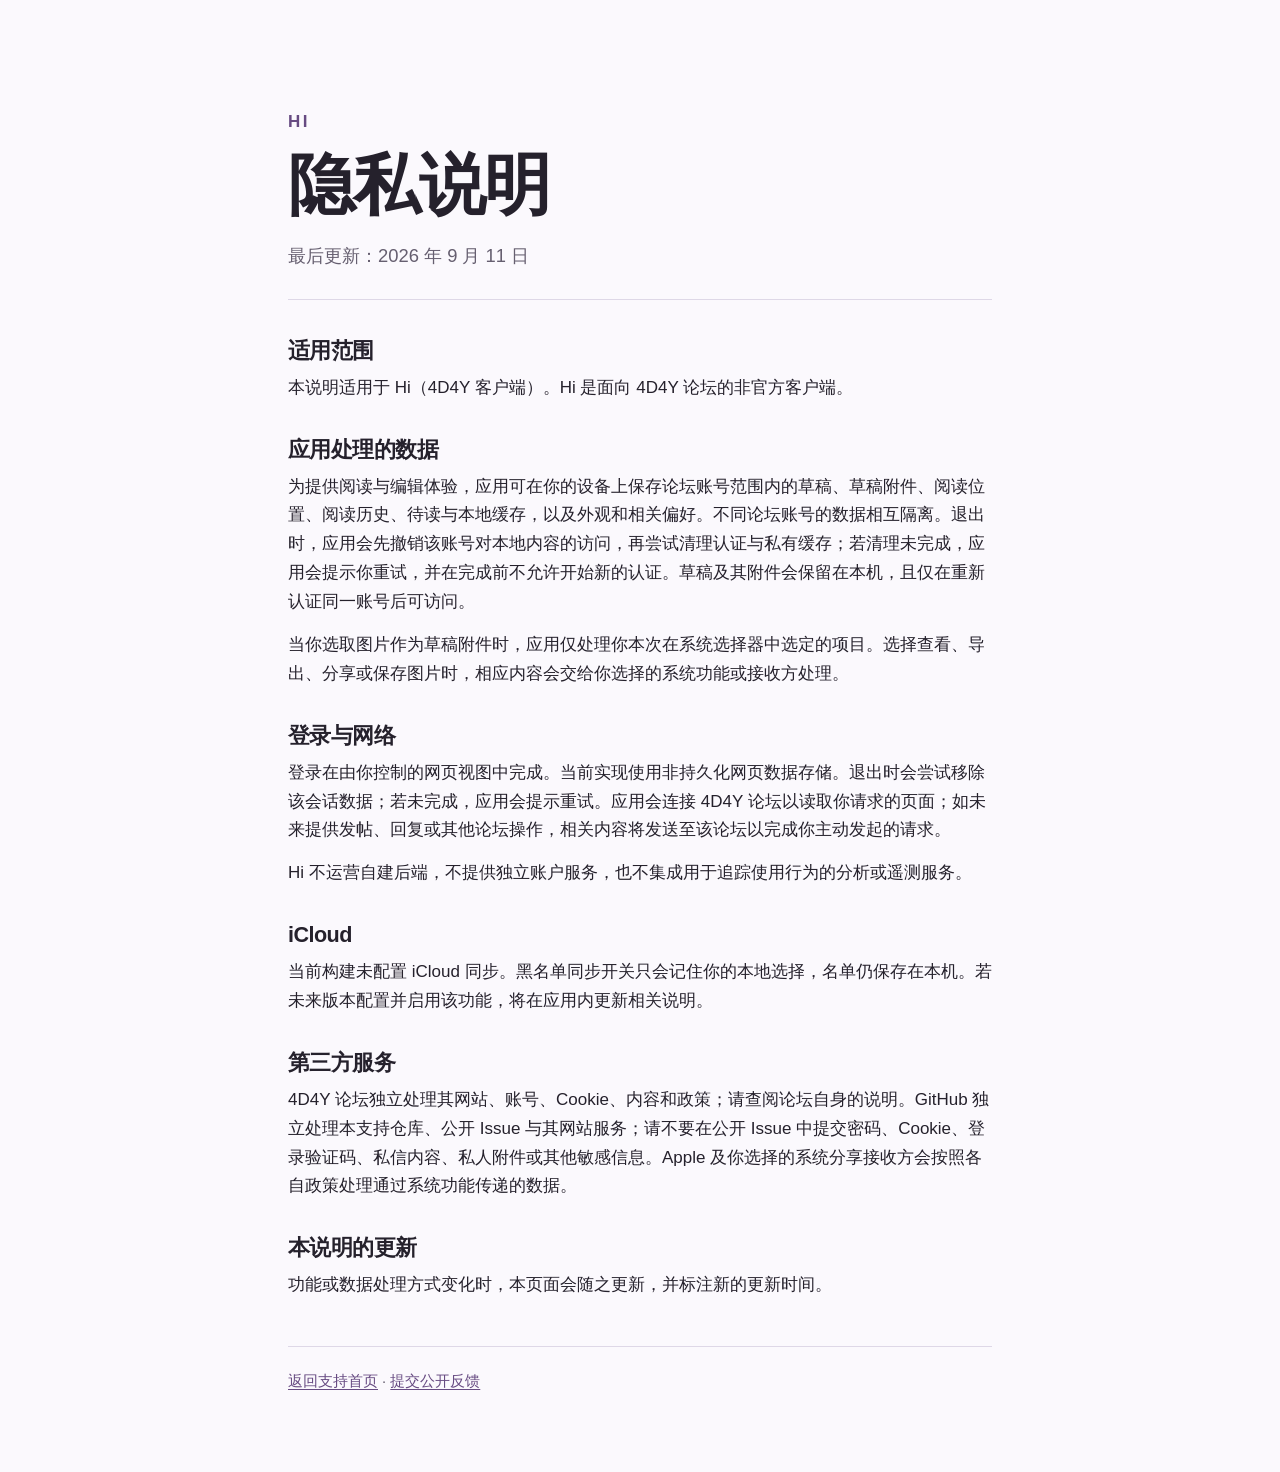
==== privacy/index.html @ a671dcf3 "Add Hi support site, privacy information and issue templates" ====
<!doctype html>
<html lang="zh-CN">
  <head>
    <meta charset="utf-8">
    <meta name="viewport" content="width=device-width, initial-scale=1">
    <meta name="description" content="Hi（4D4Y 客户端）隐私说明">
    <title>隐私说明 · Hi</title>
    <link rel="stylesheet" href="../style.css">
  </head>
  <body>
    <main>
      <header class="hero compact">
        <p class="eyebrow">HI</p>
        <h1>隐私说明</h1>
        <p class="lede">最后更新：2026 年 9 月 11 日</p>
      </header>

      <section>
        <h2>适用范围</h2>
        <p>本说明适用于 Hi（4D4Y 客户端）。Hi 是面向 4D4Y 论坛的非官方客户端。</p>
      </section>

      <section>
        <h2>应用处理的数据</h2>
        <p>为提供阅读与编辑体验，应用可在你的设备上保存论坛账号范围内的草稿、草稿附件、阅读位置、阅读历史、待读与本地缓存，以及外观和相关偏好。不同论坛账号的数据相互隔离。退出时，应用会先撤销该账号对本地内容的访问，再尝试清理认证与私有缓存；若清理未完成，应用会提示你重试，并在完成前不允许开始新的认证。草稿及其附件会保留在本机，且仅在重新认证同一账号后可访问。</p>
        <p>当你选取图片作为草稿附件时，应用仅处理你本次在系统选择器中选定的项目。选择查看、导出、分享或保存图片时，相应内容会交给你选择的系统功能或接收方处理。</p>
      </section>

      <section>
        <h2>登录与网络</h2>
        <p>登录在由你控制的网页视图中完成。当前实现使用非持久化网页数据存储。退出时会尝试移除该会话数据；若未完成，应用会提示重试。应用会连接 4D4Y 论坛以读取你请求的页面；如未来提供发帖、回复或其他论坛操作，相关内容将发送至该论坛以完成你主动发起的请求。</p>
        <p>Hi 不运营自建后端，不提供独立账户服务，也不集成用于追踪使用行为的分析或遥测服务。</p>
      </section>

      <section>
        <h2>iCloud</h2>
        <p>当前构建未配置 iCloud 同步。黑名单同步开关只会记住你的本地选择，名单仍保存在本机。若未来版本配置并启用该功能，将在应用内更新相关说明。</p>
      </section>

      <section>
        <h2>第三方服务</h2>
        <p>4D4Y 论坛独立处理其网站、账号、Cookie、内容和政策；请查阅论坛自身的说明。GitHub 独立处理本支持仓库、公开 Issue 与其网站服务；请不要在公开 Issue 中提交密码、Cookie、登录验证码、私信内容、私人附件或其他敏感信息。Apple 及你选择的系统分享接收方会按照各自政策处理通过系统功能传递的数据。</p>
      </section>

      <section>
        <h2>本说明的更新</h2>
        <p>功能或数据处理方式变化时，本页面会随之更新，并标注新的更新时间。</p>
      </section>

      <footer>
        <p><a href="../">返回支持首页</a> · <a href="https://github.com/fqx/4D4Y-support/issues">提交公开反馈</a></p>
      </footer>
    </main>
  </body>
</html>
---- style.css ----
:root {
  color-scheme: light dark;
  --ink: #25212c;
  --muted: #665f70;
  --paper: #fbf9fd;
  --line: #ded8e7;
  --violet: #674b82;
  --violet-soft: #eee7f5;
}

* { box-sizing: border-box; }

body {
  margin: 0;
  background: var(--paper);
  color: var(--ink);
  font: 17px/1.7 -apple-system, BlinkMacSystemFont, "Segoe UI", sans-serif;
}

main { max-width: 760px; margin: 0 auto; padding: 12vh 28px 64px; }

.hero { border-bottom: 1px solid var(--line); padding-bottom: 40px; margin-bottom: 38px; }
.hero.compact { padding-bottom: 28px; }
.eyebrow { color: var(--violet); font-weight: 700; letter-spacing: .14em; margin: 0 0 8px; }
h1, h2 { line-height: 1.2; letter-spacing: -.025em; }
h1 { font-size: clamp(2.4rem, 7vw, 4.2rem); margin: 0; }
h2 { font-size: 1.35rem; margin: 0 0 10px; }
.lede { color: var(--muted); font-size: 1.15rem; margin: 14px 0 0; }
section { margin: 0 0 34px; }
p { margin: 0 0 14px; }
a { color: var(--violet); text-underline-offset: 3px; }
.notice { background: var(--violet-soft); border-left: 3px solid var(--violet); padding: 13px 16px; }
footer { border-top: 1px solid var(--line); color: var(--muted); font-size: .92rem; margin-top: 46px; padding-top: 22px; }

@media (prefers-color-scheme: dark) {
  :root { --ink: #f0ebf5; --muted: #c8bfce; --paper: #1b1820; --line: #403847; --violet: #c9a9e4; --violet-soft: #31283a; }
}
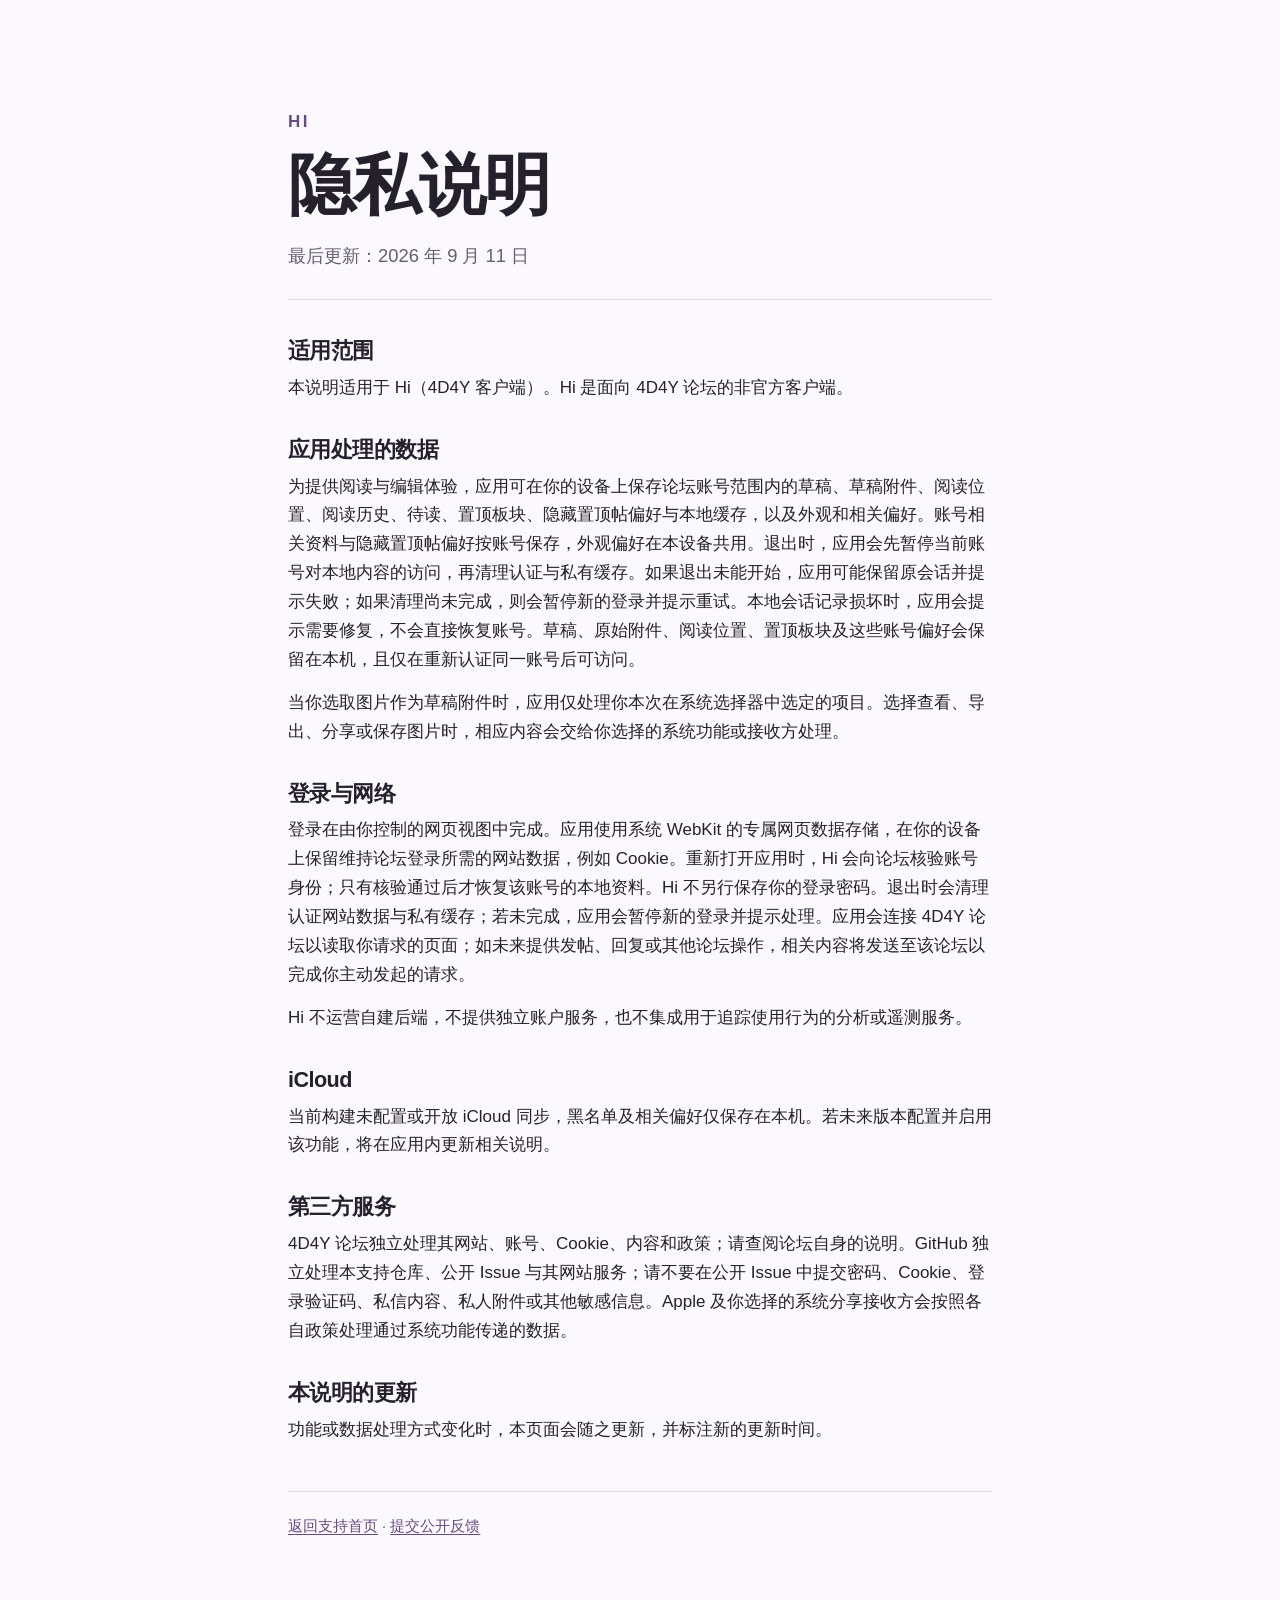
==== commit eb585d76: "Document persistent sessions and local reading preferences" ====
--- a/privacy/index.html
+++ b/privacy/index.html
@@ -22,19 +22,19 @@
 
       <section>
         <h2>应用处理的数据</h2>
-        <p>为提供阅读与编辑体验，应用可在你的设备上保存论坛账号范围内的草稿、草稿附件、阅读位置、阅读历史、待读与本地缓存，以及外观和相关偏好。不同论坛账号的数据相互隔离。退出时，应用会先撤销该账号对本地内容的访问，再尝试清理认证与私有缓存；若清理未完成，应用会提示你重试，并在完成前不允许开始新的认证。草稿及其附件会保留在本机，且仅在重新认证同一账号后可访问。</p>
+        <p>为提供阅读与编辑体验，应用可在你的设备上保存论坛账号范围内的草稿、草稿附件、阅读位置、阅读历史、待读、置顶板块、隐藏置顶帖偏好与本地缓存，以及外观和相关偏好。账号相关资料与隐藏置顶帖偏好按账号保存，外观偏好在本设备共用。退出时，应用会先暂停当前账号对本地内容的访问，再清理认证与私有缓存。如果退出未能开始，应用可能保留原会话并提示失败；如果清理尚未完成，则会暂停新的登录并提示重试。本地会话记录损坏时，应用会提示需要修复，不会直接恢复账号。草稿、原始附件、阅读位置、置顶板块及这些账号偏好会保留在本机，且仅在重新认证同一账号后可访问。</p>
         <p>当你选取图片作为草稿附件时，应用仅处理你本次在系统选择器中选定的项目。选择查看、导出、分享或保存图片时，相应内容会交给你选择的系统功能或接收方处理。</p>
       </section>
 
       <section>
         <h2>登录与网络</h2>
-        <p>登录在由你控制的网页视图中完成。当前实现使用非持久化网页数据存储。退出时会尝试移除该会话数据；若未完成，应用会提示重试。应用会连接 4D4Y 论坛以读取你请求的页面；如未来提供发帖、回复或其他论坛操作，相关内容将发送至该论坛以完成你主动发起的请求。</p>
+        <p>登录在由你控制的网页视图中完成。应用使用系统 WebKit 的专属网页数据存储，在你的设备上保留维持论坛登录所需的网站数据，例如 Cookie。重新打开应用时，Hi 会向论坛核验账号身份；只有核验通过后才恢复该账号的本地资料。Hi 不另行保存你的登录密码。退出时会清理认证网站数据与私有缓存；若未完成，应用会暂停新的登录并提示处理。应用会连接 4D4Y 论坛以读取你请求的页面；如未来提供发帖、回复或其他论坛操作，相关内容将发送至该论坛以完成你主动发起的请求。</p>
         <p>Hi 不运营自建后端，不提供独立账户服务，也不集成用于追踪使用行为的分析或遥测服务。</p>
       </section>
 
       <section>
         <h2>iCloud</h2>
-        <p>当前构建未配置 iCloud 同步。黑名单同步开关只会记住你的本地选择，名单仍保存在本机。若未来版本配置并启用该功能，将在应用内更新相关说明。</p>
+        <p>当前构建未配置或开放 iCloud 同步，黑名单及相关偏好仅保存在本机。若未来版本配置并启用该功能，将在应用内更新相关说明。</p>
       </section>
 
       <section>
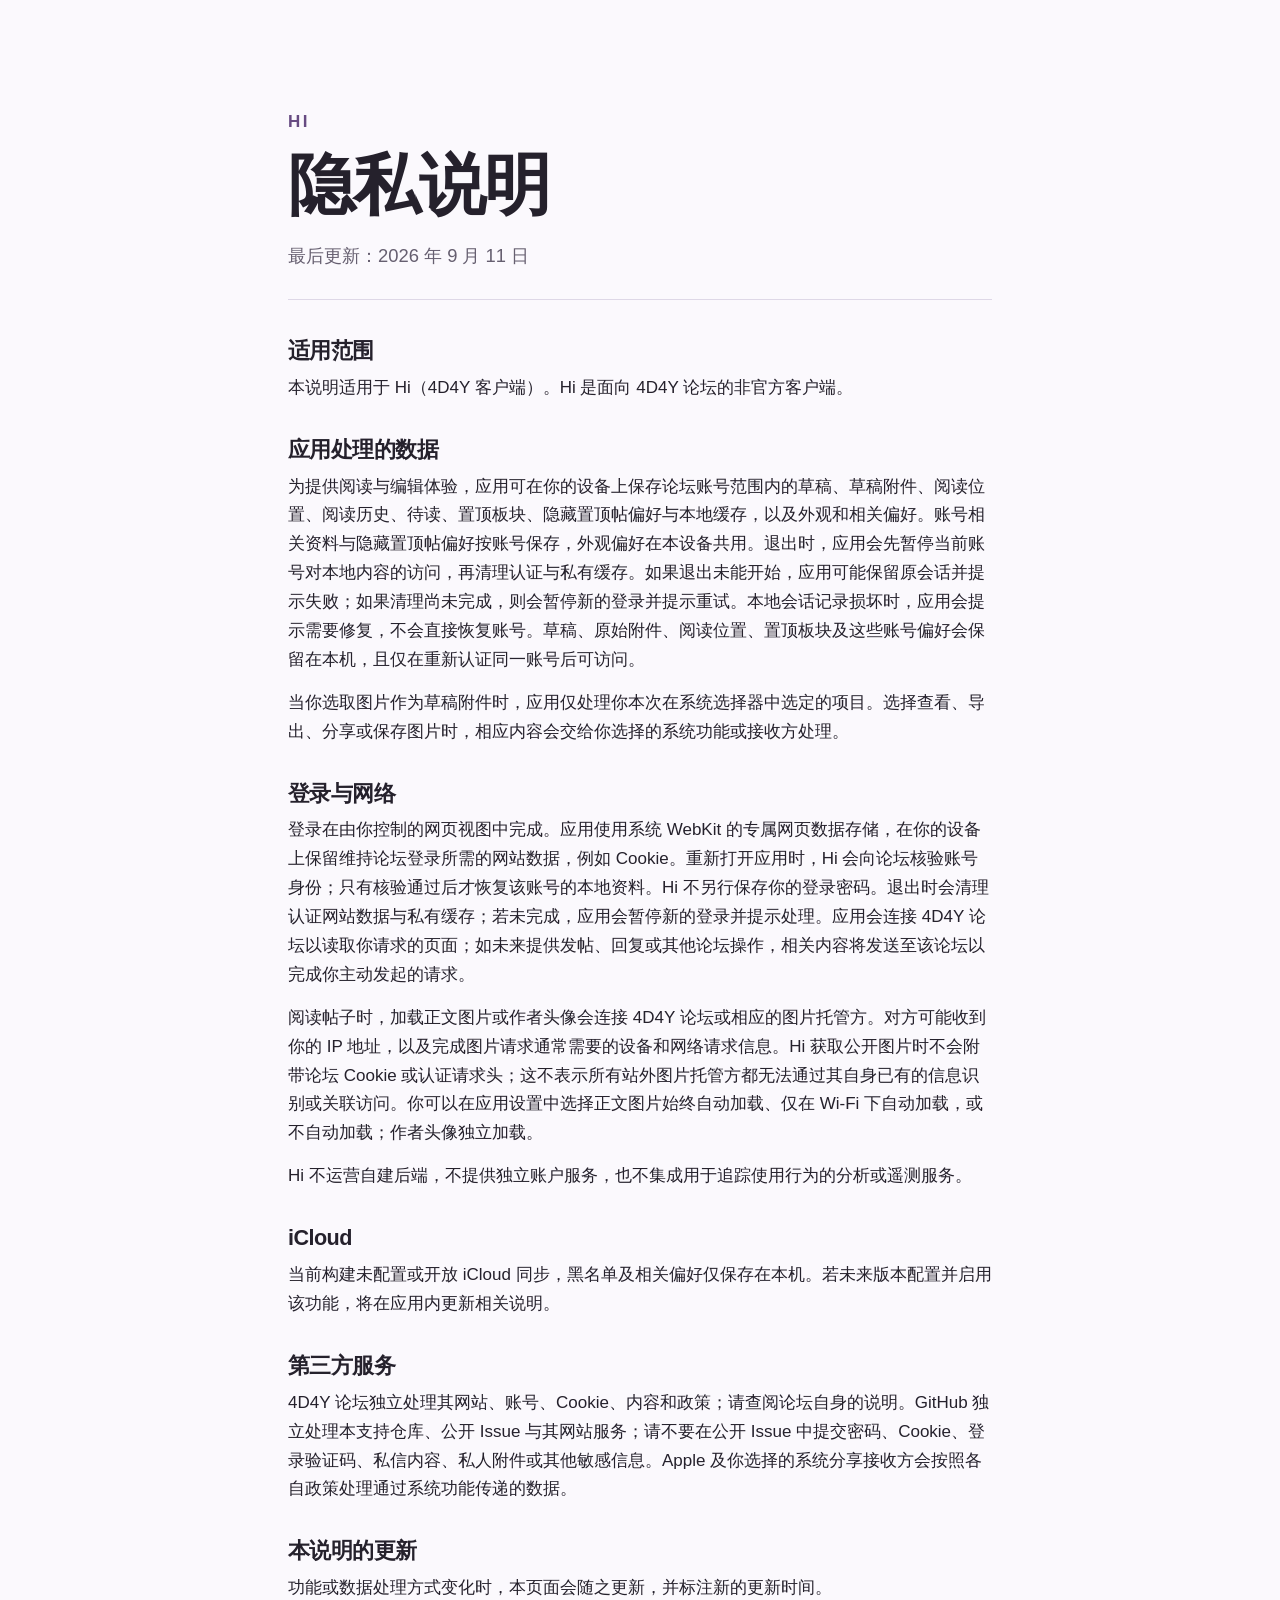
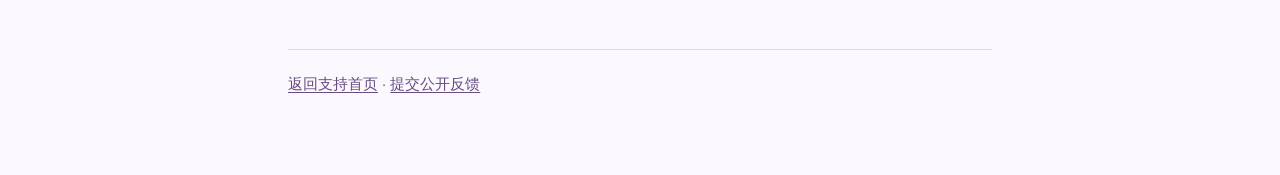
==== commit b208c47f: "Clarify image hosting requests and loading preferences" ====
--- a/privacy/index.html
+++ b/privacy/index.html
@@ -29,6 +29,7 @@
       <section>
         <h2>登录与网络</h2>
         <p>登录在由你控制的网页视图中完成。应用使用系统 WebKit 的专属网页数据存储，在你的设备上保留维持论坛登录所需的网站数据，例如 Cookie。重新打开应用时，Hi 会向论坛核验账号身份；只有核验通过后才恢复该账号的本地资料。Hi 不另行保存你的登录密码。退出时会清理认证网站数据与私有缓存；若未完成，应用会暂停新的登录并提示处理。应用会连接 4D4Y 论坛以读取你请求的页面；如未来提供发帖、回复或其他论坛操作，相关内容将发送至该论坛以完成你主动发起的请求。</p>
+        <p>阅读帖子时，加载正文图片或作者头像会连接 4D4Y 论坛或相应的图片托管方。对方可能收到你的 IP 地址，以及完成图片请求通常需要的设备和网络请求信息。Hi 获取公开图片时不会附带论坛 Cookie 或认证请求头；这不表示所有站外图片托管方都无法通过其自身已有的信息识别或关联访问。你可以在应用设置中选择正文图片始终自动加载、仅在 Wi-Fi 下自动加载，或不自动加载；作者头像独立加载。</p>
         <p>Hi 不运营自建后端，不提供独立账户服务，也不集成用于追踪使用行为的分析或遥测服务。</p>
       </section>
 
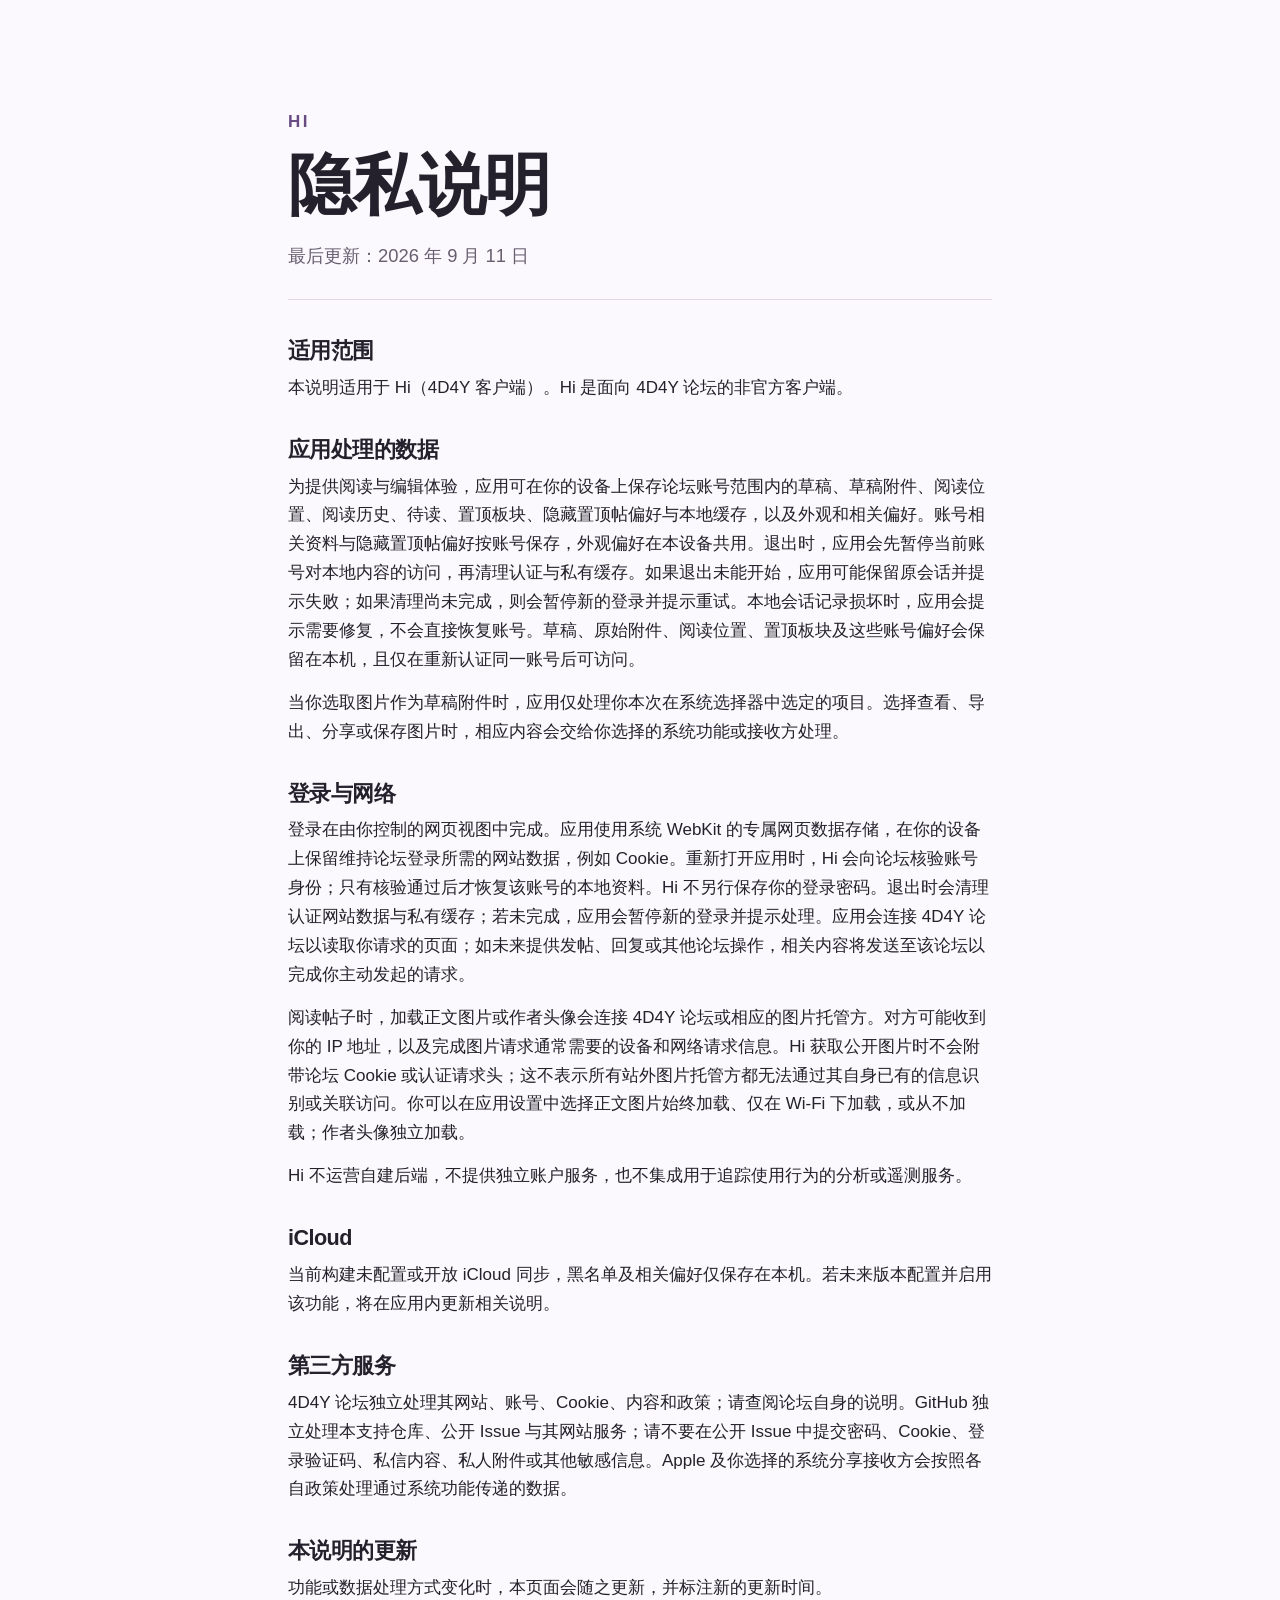
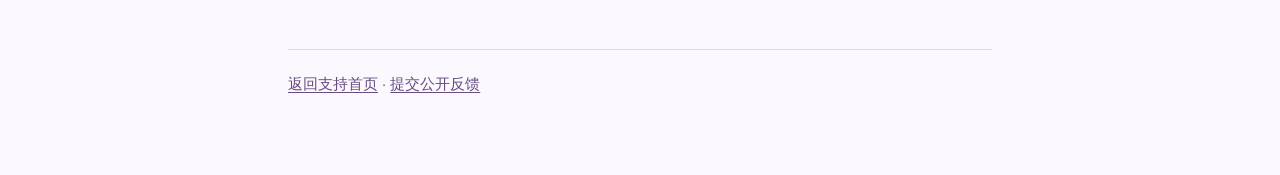
==== commit 11f0a5fe: "Match image privacy wording to loading settings" ====
--- a/privacy/index.html
+++ b/privacy/index.html
@@ -29,7 +29,7 @@
       <section>
         <h2>登录与网络</h2>
         <p>登录在由你控制的网页视图中完成。应用使用系统 WebKit 的专属网页数据存储，在你的设备上保留维持论坛登录所需的网站数据，例如 Cookie。重新打开应用时，Hi 会向论坛核验账号身份；只有核验通过后才恢复该账号的本地资料。Hi 不另行保存你的登录密码。退出时会清理认证网站数据与私有缓存；若未完成，应用会暂停新的登录并提示处理。应用会连接 4D4Y 论坛以读取你请求的页面；如未来提供发帖、回复或其他论坛操作，相关内容将发送至该论坛以完成你主动发起的请求。</p>
-        <p>阅读帖子时，加载正文图片或作者头像会连接 4D4Y 论坛或相应的图片托管方。对方可能收到你的 IP 地址，以及完成图片请求通常需要的设备和网络请求信息。Hi 获取公开图片时不会附带论坛 Cookie 或认证请求头；这不表示所有站外图片托管方都无法通过其自身已有的信息识别或关联访问。你可以在应用设置中选择正文图片始终自动加载、仅在 Wi-Fi 下自动加载，或不自动加载；作者头像独立加载。</p>
+        <p>阅读帖子时，加载正文图片或作者头像会连接 4D4Y 论坛或相应的图片托管方。对方可能收到你的 IP 地址，以及完成图片请求通常需要的设备和网络请求信息。Hi 获取公开图片时不会附带论坛 Cookie 或认证请求头；这不表示所有站外图片托管方都无法通过其自身已有的信息识别或关联访问。你可以在应用设置中选择正文图片始终加载、仅在 Wi-Fi 下加载，或从不加载；作者头像独立加载。</p>
         <p>Hi 不运营自建后端，不提供独立账户服务，也不集成用于追踪使用行为的分析或遥测服务。</p>
       </section>
 
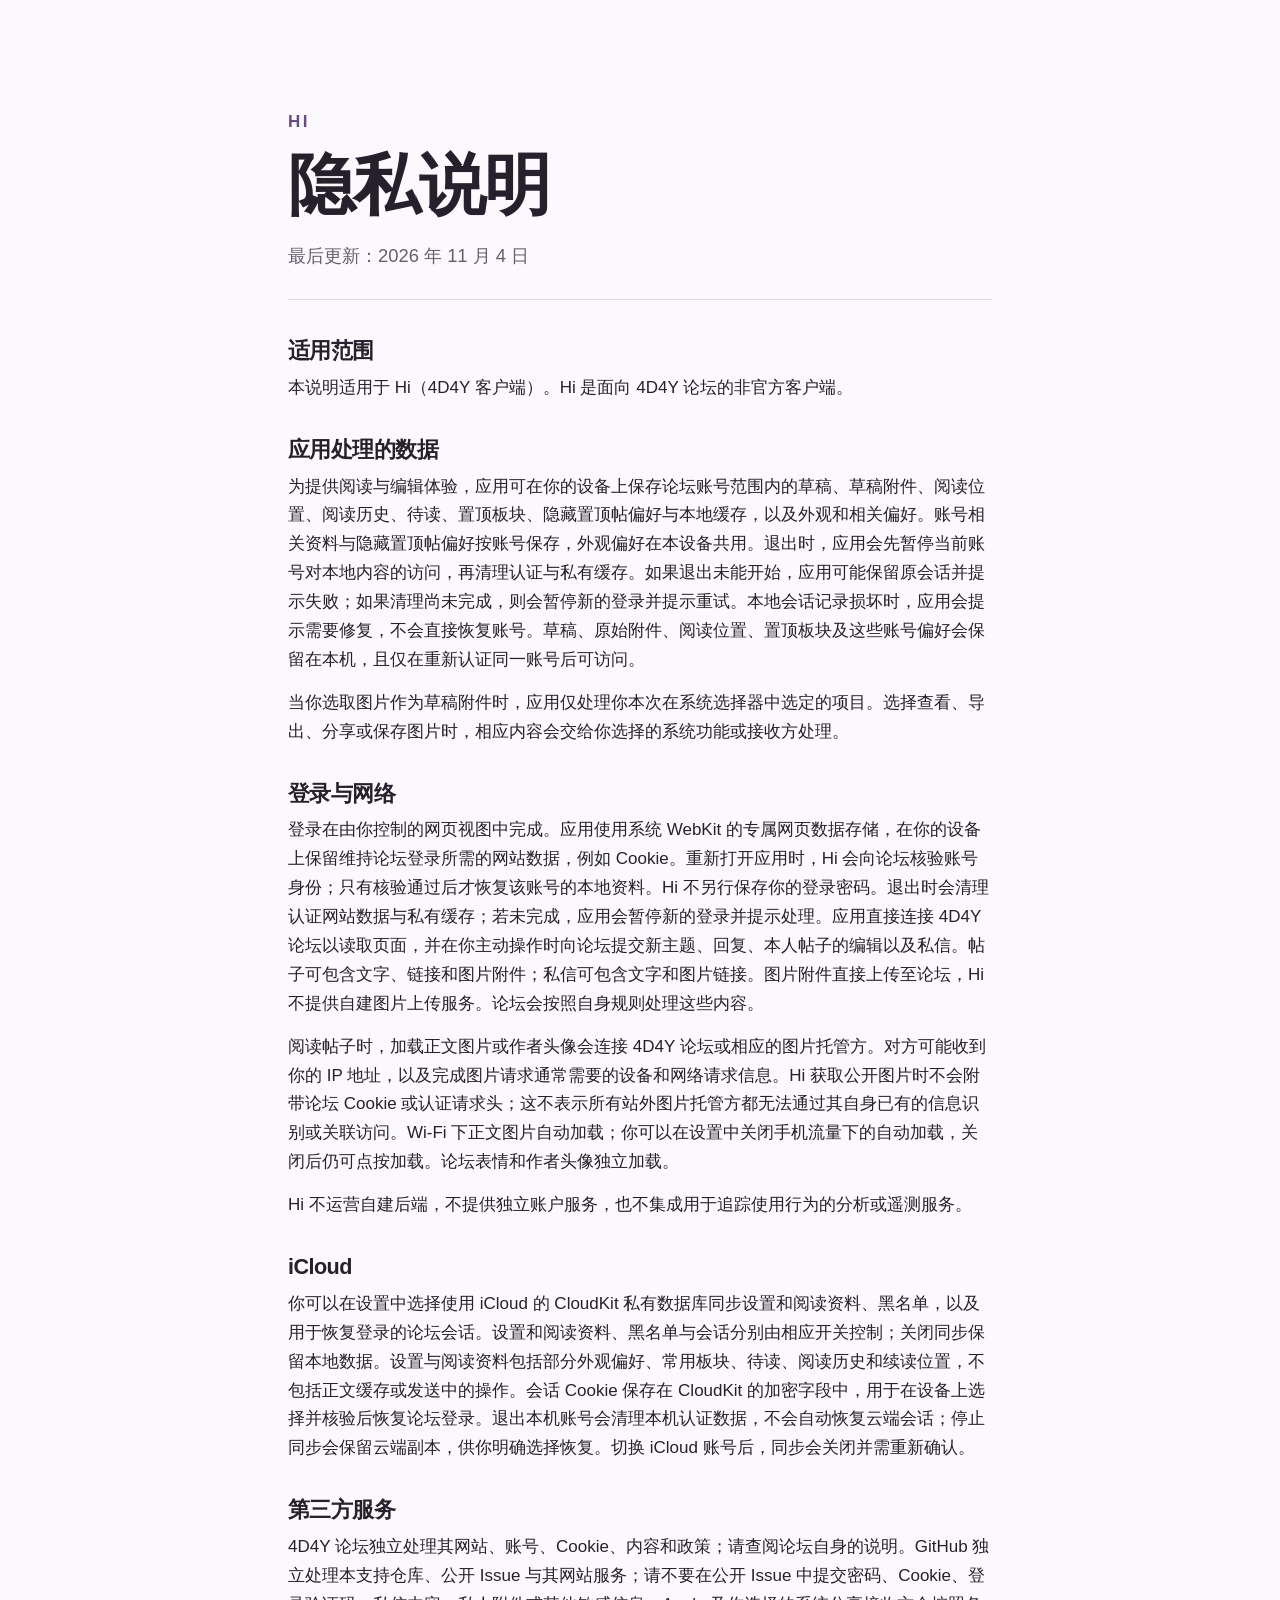
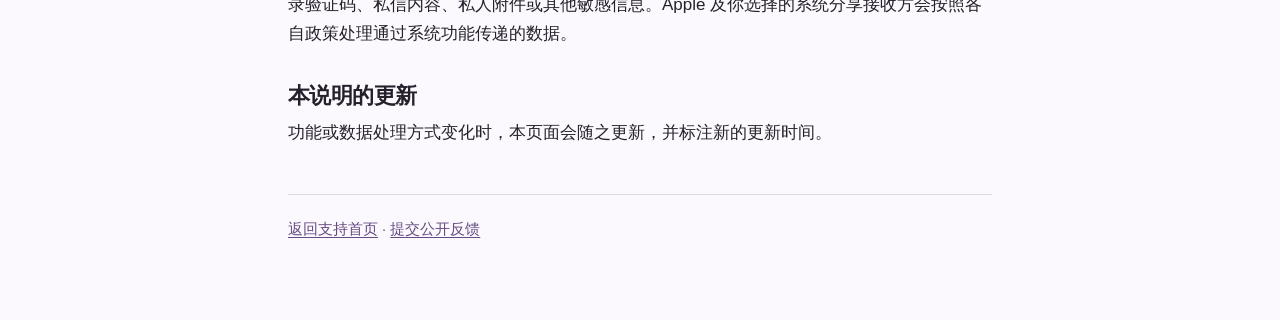
==== commit 59822301: "Update privacy information for current forum features and iCloud sync" ====
--- a/privacy/index.html
+++ b/privacy/index.html
@@ -12,7 +12,7 @@
       <header class="hero compact">
         <p class="eyebrow">HI</p>
         <h1>隐私说明</h1>
-        <p class="lede">最后更新：2026 年 9 月 11 日</p>
+        <p class="lede">最后更新：2026 年 11 月 4 日</p>
       </header>
 
       <section>
@@ -28,14 +28,14 @@
 
       <section>
         <h2>登录与网络</h2>
-        <p>登录在由你控制的网页视图中完成。应用使用系统 WebKit 的专属网页数据存储，在你的设备上保留维持论坛登录所需的网站数据，例如 Cookie。重新打开应用时，Hi 会向论坛核验账号身份；只有核验通过后才恢复该账号的本地资料。Hi 不另行保存你的登录密码。退出时会清理认证网站数据与私有缓存；若未完成，应用会暂停新的登录并提示处理。应用会连接 4D4Y 论坛以读取你请求的页面；如未来提供发帖、回复或其他论坛操作，相关内容将发送至该论坛以完成你主动发起的请求。</p>
-        <p>阅读帖子时，加载正文图片或作者头像会连接 4D4Y 论坛或相应的图片托管方。对方可能收到你的 IP 地址，以及完成图片请求通常需要的设备和网络请求信息。Hi 获取公开图片时不会附带论坛 Cookie 或认证请求头；这不表示所有站外图片托管方都无法通过其自身已有的信息识别或关联访问。你可以在应用设置中选择正文图片始终加载、仅在 Wi-Fi 下加载，或从不加载；作者头像独立加载。</p>
+        <p>登录在由你控制的网页视图中完成。应用使用系统 WebKit 的专属网页数据存储，在你的设备上保留维持论坛登录所需的网站数据，例如 Cookie。重新打开应用时，Hi 会向论坛核验账号身份；只有核验通过后才恢复该账号的本地资料。Hi 不另行保存你的登录密码。退出时会清理认证网站数据与私有缓存；若未完成，应用会暂停新的登录并提示处理。应用直接连接 4D4Y 论坛以读取页面，并在你主动操作时向论坛提交新主题、回复、本人帖子的编辑以及私信。帖子可包含文字、链接和图片附件；私信可包含文字和图片链接。图片附件直接上传至论坛，Hi 不提供自建图片上传服务。论坛会按照自身规则处理这些内容。</p>
+        <p>阅读帖子时，加载正文图片或作者头像会连接 4D4Y 论坛或相应的图片托管方。对方可能收到你的 IP 地址，以及完成图片请求通常需要的设备和网络请求信息。Hi 获取公开图片时不会附带论坛 Cookie 或认证请求头；这不表示所有站外图片托管方都无法通过其自身已有的信息识别或关联访问。Wi-Fi 下正文图片自动加载；你可以在设置中关闭手机流量下的自动加载，关闭后仍可点按加载。论坛表情和作者头像独立加载。</p>
         <p>Hi 不运营自建后端，不提供独立账户服务，也不集成用于追踪使用行为的分析或遥测服务。</p>
       </section>
 
       <section>
         <h2>iCloud</h2>
-        <p>当前构建未配置或开放 iCloud 同步，黑名单及相关偏好仅保存在本机。若未来版本配置并启用该功能，将在应用内更新相关说明。</p>
+        <p>你可以在设置中选择使用 iCloud 的 CloudKit 私有数据库同步设置和阅读资料、黑名单，以及用于恢复登录的论坛会话。设置和阅读资料、黑名单与会话分别由相应开关控制；关闭同步保留本地数据。设置与阅读资料包括部分外观偏好、常用板块、待读、阅读历史和续读位置，不包括正文缓存或发送中的操作。会话 Cookie 保存在 CloudKit 的加密字段中，用于在设备上选择并核验后恢复论坛登录。退出本机账号会清理本机认证数据，不会自动恢复云端会话；停止同步会保留云端副本，供你明确选择恢复。切换 iCloud 账号后，同步会关闭并需重新确认。</p>
       </section>
 
       <section>
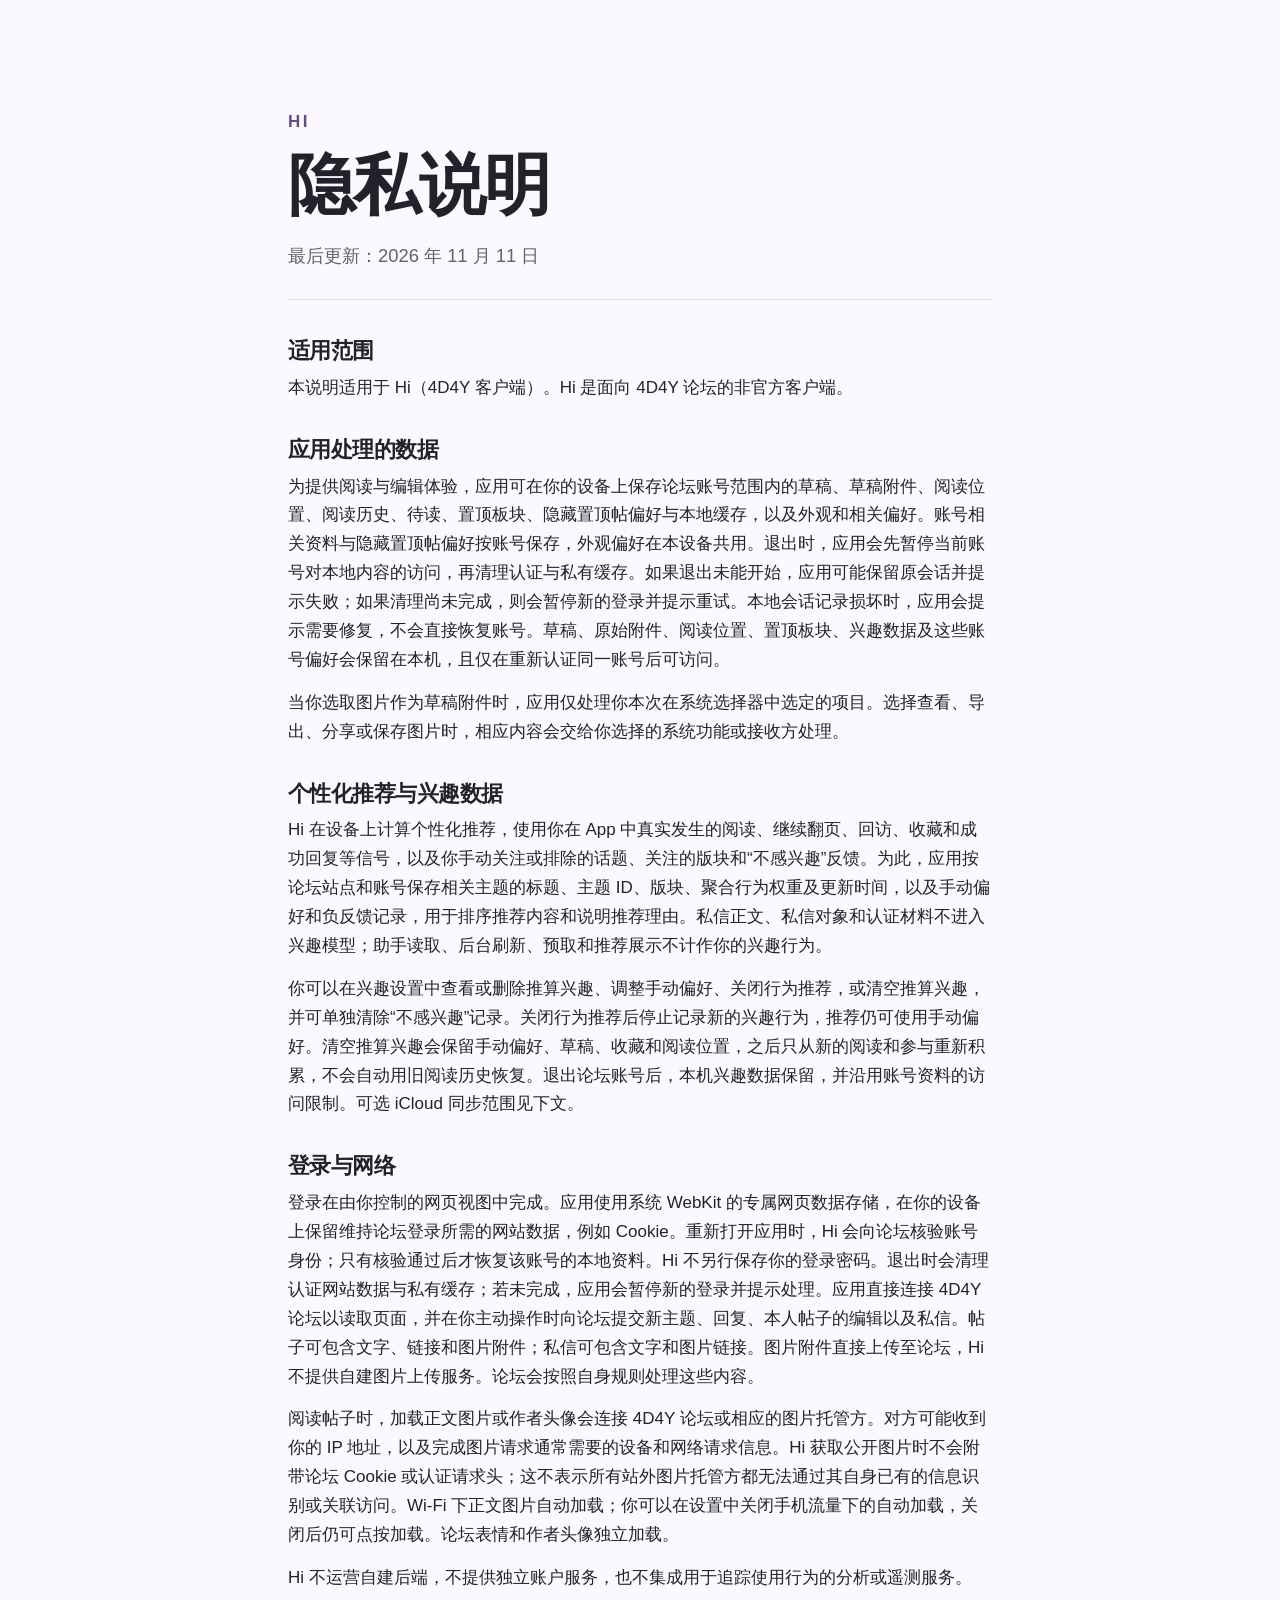
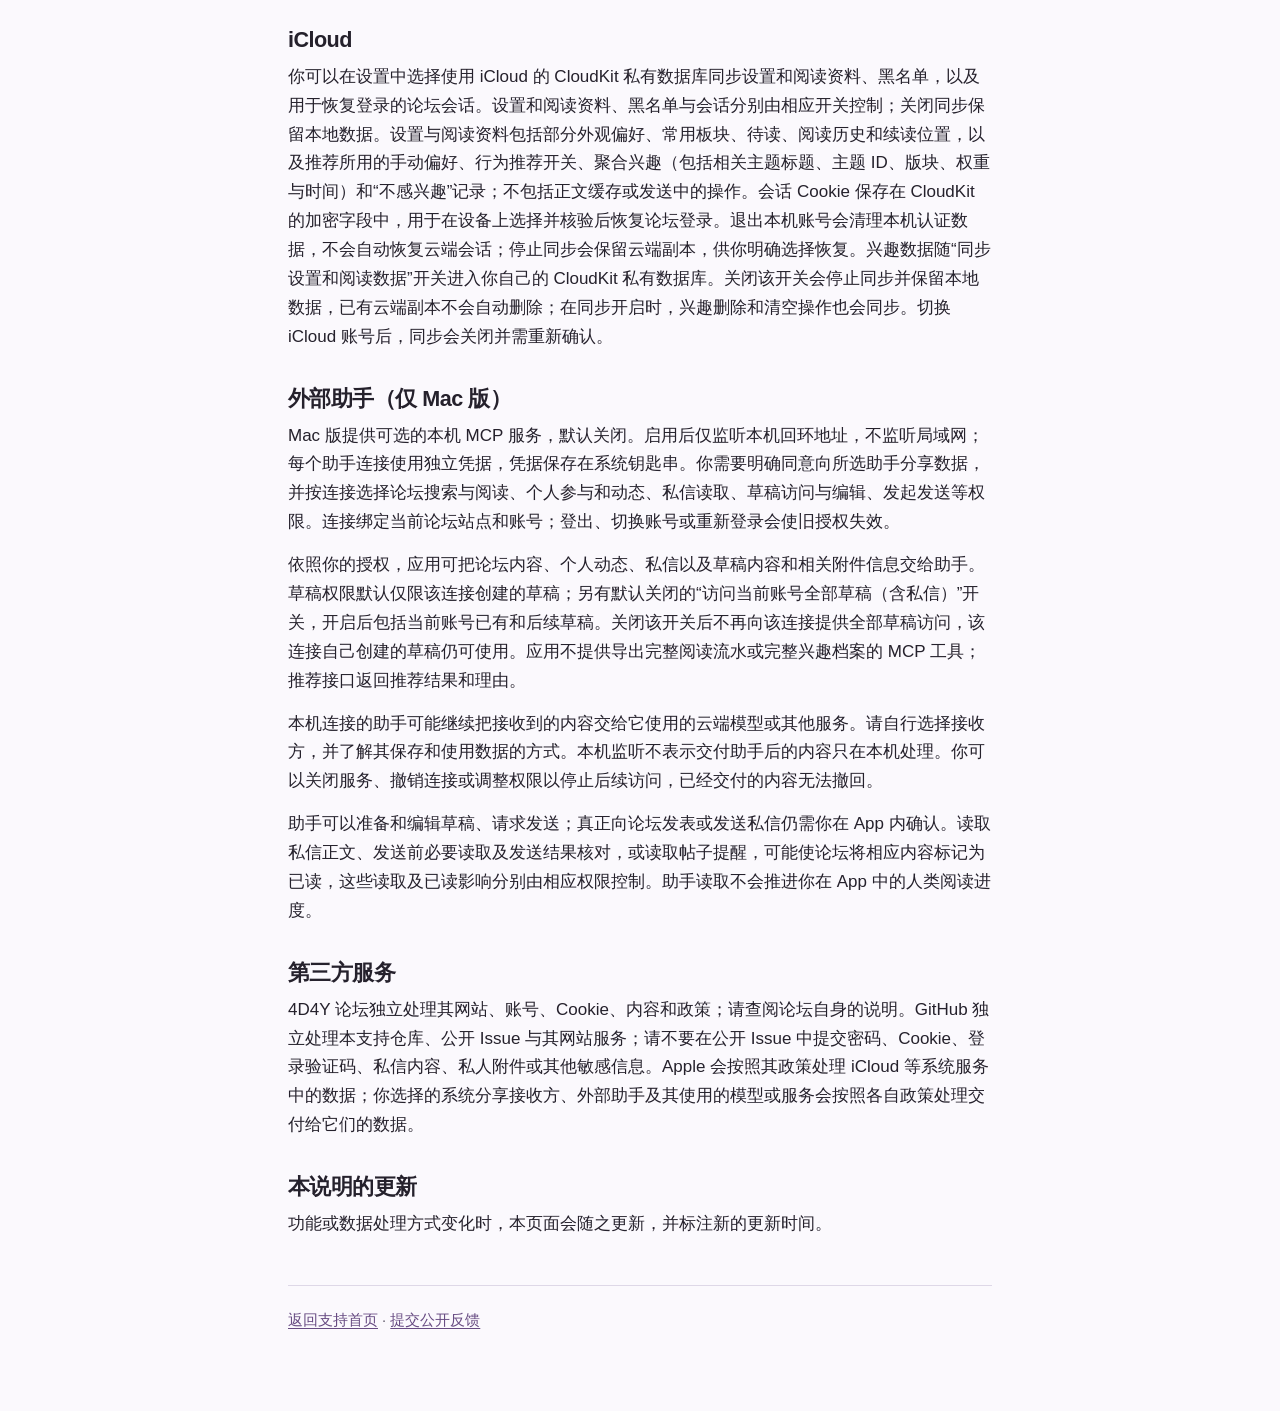
==== commit ed2125cf: "docs: disclose recommendations, iCloud interest sync and Mac assistant access" ====
--- a/privacy/index.html
+++ b/privacy/index.html
@@ -12,7 +12,7 @@
       <header class="hero compact">
         <p class="eyebrow">HI</p>
         <h1>隐私说明</h1>
-        <p class="lede">最后更新：2026 年 11 月 4 日</p>
+        <p class="lede">最后更新：2026 年 11 月 11 日</p>
       </header>
 
       <section>
@@ -22,8 +22,14 @@
 
       <section>
         <h2>应用处理的数据</h2>
-        <p>为提供阅读与编辑体验，应用可在你的设备上保存论坛账号范围内的草稿、草稿附件、阅读位置、阅读历史、待读、置顶板块、隐藏置顶帖偏好与本地缓存，以及外观和相关偏好。账号相关资料与隐藏置顶帖偏好按账号保存，外观偏好在本设备共用。退出时，应用会先暂停当前账号对本地内容的访问，再清理认证与私有缓存。如果退出未能开始，应用可能保留原会话并提示失败；如果清理尚未完成，则会暂停新的登录并提示重试。本地会话记录损坏时，应用会提示需要修复，不会直接恢复账号。草稿、原始附件、阅读位置、置顶板块及这些账号偏好会保留在本机，且仅在重新认证同一账号后可访问。</p>
+        <p>为提供阅读与编辑体验，应用可在你的设备上保存论坛账号范围内的草稿、草稿附件、阅读位置、阅读历史、待读、置顶板块、隐藏置顶帖偏好与本地缓存，以及外观和相关偏好。账号相关资料与隐藏置顶帖偏好按账号保存，外观偏好在本设备共用。退出时，应用会先暂停当前账号对本地内容的访问，再清理认证与私有缓存。如果退出未能开始，应用可能保留原会话并提示失败；如果清理尚未完成，则会暂停新的登录并提示重试。本地会话记录损坏时，应用会提示需要修复，不会直接恢复账号。草稿、原始附件、阅读位置、置顶板块、兴趣数据及这些账号偏好会保留在本机，且仅在重新认证同一账号后可访问。</p>
         <p>当你选取图片作为草稿附件时，应用仅处理你本次在系统选择器中选定的项目。选择查看、导出、分享或保存图片时，相应内容会交给你选择的系统功能或接收方处理。</p>
+      </section>
+
+      <section>
+        <h2>个性化推荐与兴趣数据</h2>
+        <p>Hi 在设备上计算个性化推荐，使用你在 App 中真实发生的阅读、继续翻页、回访、收藏和成功回复等信号，以及你手动关注或排除的话题、关注的版块和“不感兴趣”反馈。为此，应用按论坛站点和账号保存相关主题的标题、主题 ID、版块、聚合行为权重及更新时间，以及手动偏好和负反馈记录，用于排序推荐内容和说明推荐理由。私信正文、私信对象和认证材料不进入兴趣模型；助手读取、后台刷新、预取和推荐展示不计作你的兴趣行为。</p>
+        <p>你可以在兴趣设置中查看或删除推算兴趣、调整手动偏好、关闭行为推荐，或清空推算兴趣，并可单独清除“不感兴趣”记录。关闭行为推荐后停止记录新的兴趣行为，推荐仍可使用手动偏好。清空推算兴趣会保留手动偏好、草稿、收藏和阅读位置，之后只从新的阅读和参与重新积累，不会自动用旧阅读历史恢复。退出论坛账号后，本机兴趣数据保留，并沿用账号资料的访问限制。可选 iCloud 同步范围见下文。</p>
       </section>
 
       <section>
@@ -35,12 +41,20 @@
 
       <section>
         <h2>iCloud</h2>
-        <p>你可以在设置中选择使用 iCloud 的 CloudKit 私有数据库同步设置和阅读资料、黑名单，以及用于恢复登录的论坛会话。设置和阅读资料、黑名单与会话分别由相应开关控制；关闭同步保留本地数据。设置与阅读资料包括部分外观偏好、常用板块、待读、阅读历史和续读位置，不包括正文缓存或发送中的操作。会话 Cookie 保存在 CloudKit 的加密字段中，用于在设备上选择并核验后恢复论坛登录。退出本机账号会清理本机认证数据，不会自动恢复云端会话；停止同步会保留云端副本，供你明确选择恢复。切换 iCloud 账号后，同步会关闭并需重新确认。</p>
+        <p>你可以在设置中选择使用 iCloud 的 CloudKit 私有数据库同步设置和阅读资料、黑名单，以及用于恢复登录的论坛会话。设置和阅读资料、黑名单与会话分别由相应开关控制；关闭同步保留本地数据。设置与阅读资料包括部分外观偏好、常用板块、待读、阅读历史和续读位置，以及推荐所用的手动偏好、行为推荐开关、聚合兴趣（包括相关主题标题、主题 ID、版块、权重与时间）和“不感兴趣”记录；不包括正文缓存或发送中的操作。会话 Cookie 保存在 CloudKit 的加密字段中，用于在设备上选择并核验后恢复论坛登录。退出本机账号会清理本机认证数据，不会自动恢复云端会话；停止同步会保留云端副本，供你明确选择恢复。兴趣数据随“同步设置和阅读数据”开关进入你自己的 CloudKit 私有数据库。关闭该开关会停止同步并保留本地数据，已有云端副本不会自动删除；在同步开启时，兴趣删除和清空操作也会同步。切换 iCloud 账号后，同步会关闭并需重新确认。</p>
+      </section>
+
+      <section>
+        <h2>外部助手（仅 Mac 版）</h2>
+        <p>Mac 版提供可选的本机 MCP 服务，默认关闭。启用后仅监听本机回环地址，不监听局域网；每个助手连接使用独立凭据，凭据保存在系统钥匙串。你需要明确同意向所选助手分享数据，并按连接选择论坛搜索与阅读、个人参与和动态、私信读取、草稿访问与编辑、发起发送等权限。连接绑定当前论坛站点和账号；登出、切换账号或重新登录会使旧授权失效。</p>
+        <p>依照你的授权，应用可把论坛内容、个人动态、私信以及草稿内容和相关附件信息交给助手。草稿权限默认仅限该连接创建的草稿；另有默认关闭的“访问当前账号全部草稿（含私信）”开关，开启后包括当前账号已有和后续草稿。关闭该开关后不再向该连接提供全部草稿访问，该连接自己创建的草稿仍可使用。应用不提供导出完整阅读流水或完整兴趣档案的 MCP 工具；推荐接口返回推荐结果和理由。</p>
+        <p>本机连接的助手可能继续把接收到的内容交给它使用的云端模型或其他服务。请自行选择接收方，并了解其保存和使用数据的方式。本机监听不表示交付助手后的内容只在本机处理。你可以关闭服务、撤销连接或调整权限以停止后续访问，已经交付的内容无法撤回。</p>
+        <p>助手可以准备和编辑草稿、请求发送；真正向论坛发表或发送私信仍需你在 App 内确认。读取私信正文、发送前必要读取及发送结果核对，或读取帖子提醒，可能使论坛将相应内容标记为已读，这些读取及已读影响分别由相应权限控制。助手读取不会推进你在 App 中的人类阅读进度。</p>
       </section>
 
       <section>
         <h2>第三方服务</h2>
-        <p>4D4Y 论坛独立处理其网站、账号、Cookie、内容和政策；请查阅论坛自身的说明。GitHub 独立处理本支持仓库、公开 Issue 与其网站服务；请不要在公开 Issue 中提交密码、Cookie、登录验证码、私信内容、私人附件或其他敏感信息。Apple 及你选择的系统分享接收方会按照各自政策处理通过系统功能传递的数据。</p>
+        <p>4D4Y 论坛独立处理其网站、账号、Cookie、内容和政策；请查阅论坛自身的说明。GitHub 独立处理本支持仓库、公开 Issue 与其网站服务；请不要在公开 Issue 中提交密码、Cookie、登录验证码、私信内容、私人附件或其他敏感信息。Apple 会按照其政策处理 iCloud 等系统服务中的数据；你选择的系统分享接收方、外部助手及其使用的模型或服务会按照各自政策处理交付给它们的数据。</p>
       </section>
 
       <section>
@@ -54,3 +68,4 @@
     </main>
   </body>
 </html>
+
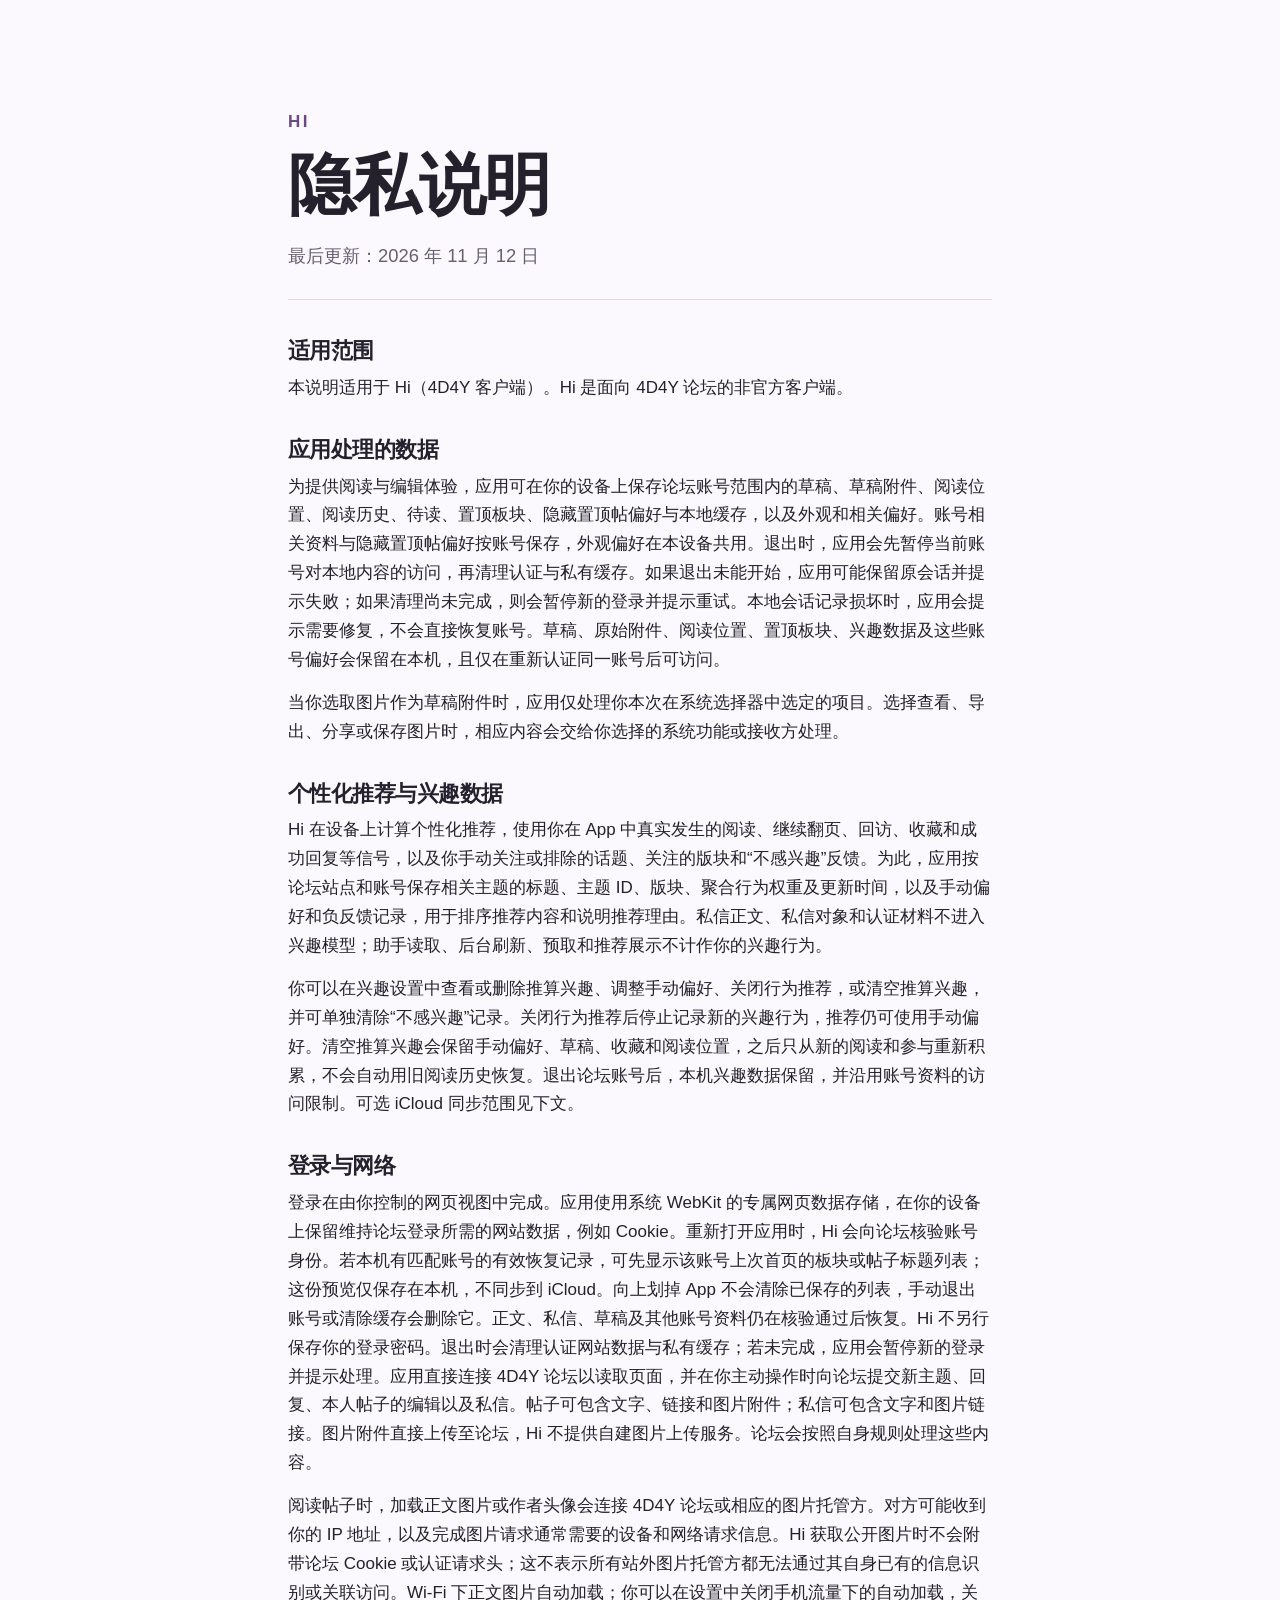
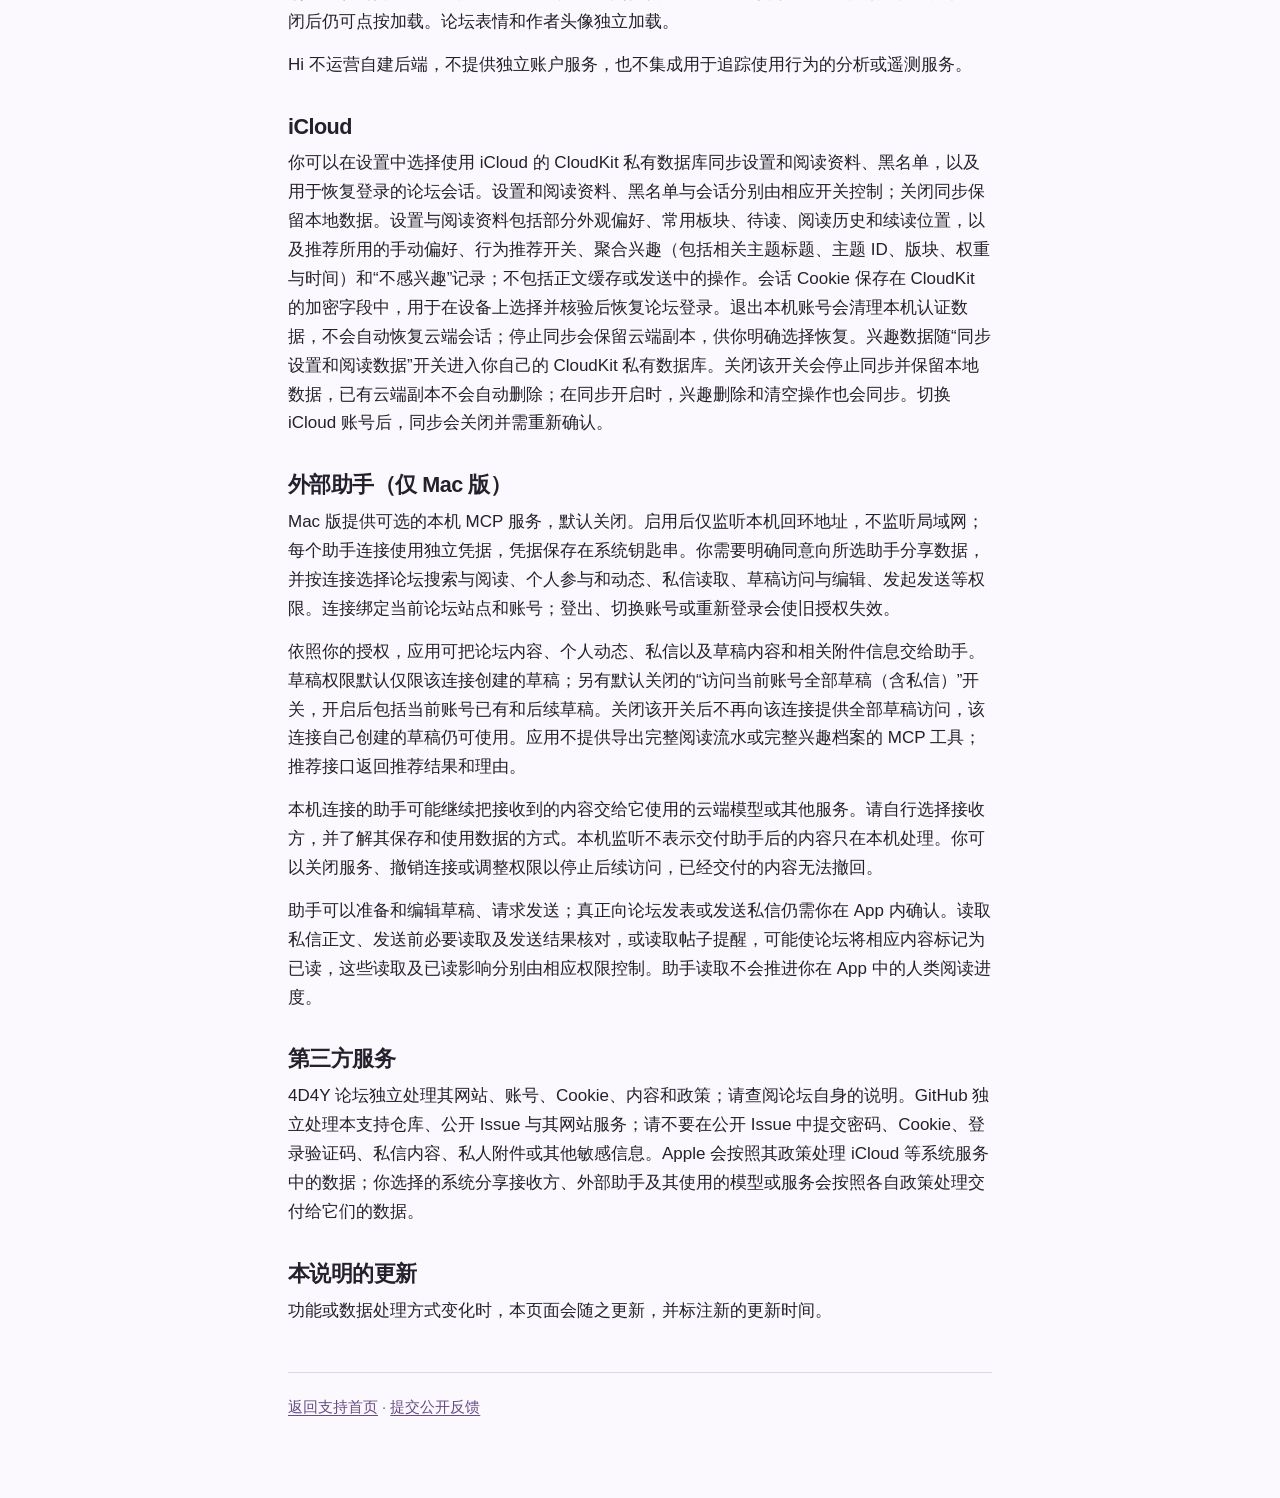
==== commit 9a07c1f5: "docs: clarify local home-list previews and logout cleanup" ====
--- a/privacy/index.html
+++ b/privacy/index.html
@@ -12,7 +12,7 @@
       <header class="hero compact">
         <p class="eyebrow">HI</p>
         <h1>隐私说明</h1>
-        <p class="lede">最后更新：2026 年 11 月 11 日</p>
+        <p class="lede">最后更新：2026 年 11 月 12 日</p>
       </header>
 
       <section>
@@ -34,7 +34,7 @@
 
       <section>
         <h2>登录与网络</h2>
-        <p>登录在由你控制的网页视图中完成。应用使用系统 WebKit 的专属网页数据存储，在你的设备上保留维持论坛登录所需的网站数据，例如 Cookie。重新打开应用时，Hi 会向论坛核验账号身份；只有核验通过后才恢复该账号的本地资料。Hi 不另行保存你的登录密码。退出时会清理认证网站数据与私有缓存；若未完成，应用会暂停新的登录并提示处理。应用直接连接 4D4Y 论坛以读取页面，并在你主动操作时向论坛提交新主题、回复、本人帖子的编辑以及私信。帖子可包含文字、链接和图片附件；私信可包含文字和图片链接。图片附件直接上传至论坛，Hi 不提供自建图片上传服务。论坛会按照自身规则处理这些内容。</p>
+        <p>登录在由你控制的网页视图中完成。应用使用系统 WebKit 的专属网页数据存储，在你的设备上保留维持论坛登录所需的网站数据，例如 Cookie。重新打开应用时，Hi 会向论坛核验账号身份。若本机有匹配账号的有效恢复记录，可先显示该账号上次首页的板块或帖子标题列表；这份预览仅保存在本机，不同步到 iCloud。向上划掉 App 不会清除已保存的列表，手动退出账号或清除缓存会删除它。正文、私信、草稿及其他账号资料仍在核验通过后恢复。Hi 不另行保存你的登录密码。退出时会清理认证网站数据与私有缓存；若未完成，应用会暂停新的登录并提示处理。应用直接连接 4D4Y 论坛以读取页面，并在你主动操作时向论坛提交新主题、回复、本人帖子的编辑以及私信。帖子可包含文字、链接和图片附件；私信可包含文字和图片链接。图片附件直接上传至论坛，Hi 不提供自建图片上传服务。论坛会按照自身规则处理这些内容。</p>
         <p>阅读帖子时，加载正文图片或作者头像会连接 4D4Y 论坛或相应的图片托管方。对方可能收到你的 IP 地址，以及完成图片请求通常需要的设备和网络请求信息。Hi 获取公开图片时不会附带论坛 Cookie 或认证请求头；这不表示所有站外图片托管方都无法通过其自身已有的信息识别或关联访问。Wi-Fi 下正文图片自动加载；你可以在设置中关闭手机流量下的自动加载，关闭后仍可点按加载。论坛表情和作者头像独立加载。</p>
         <p>Hi 不运营自建后端，不提供独立账户服务，也不集成用于追踪使用行为的分析或遥测服务。</p>
       </section>
